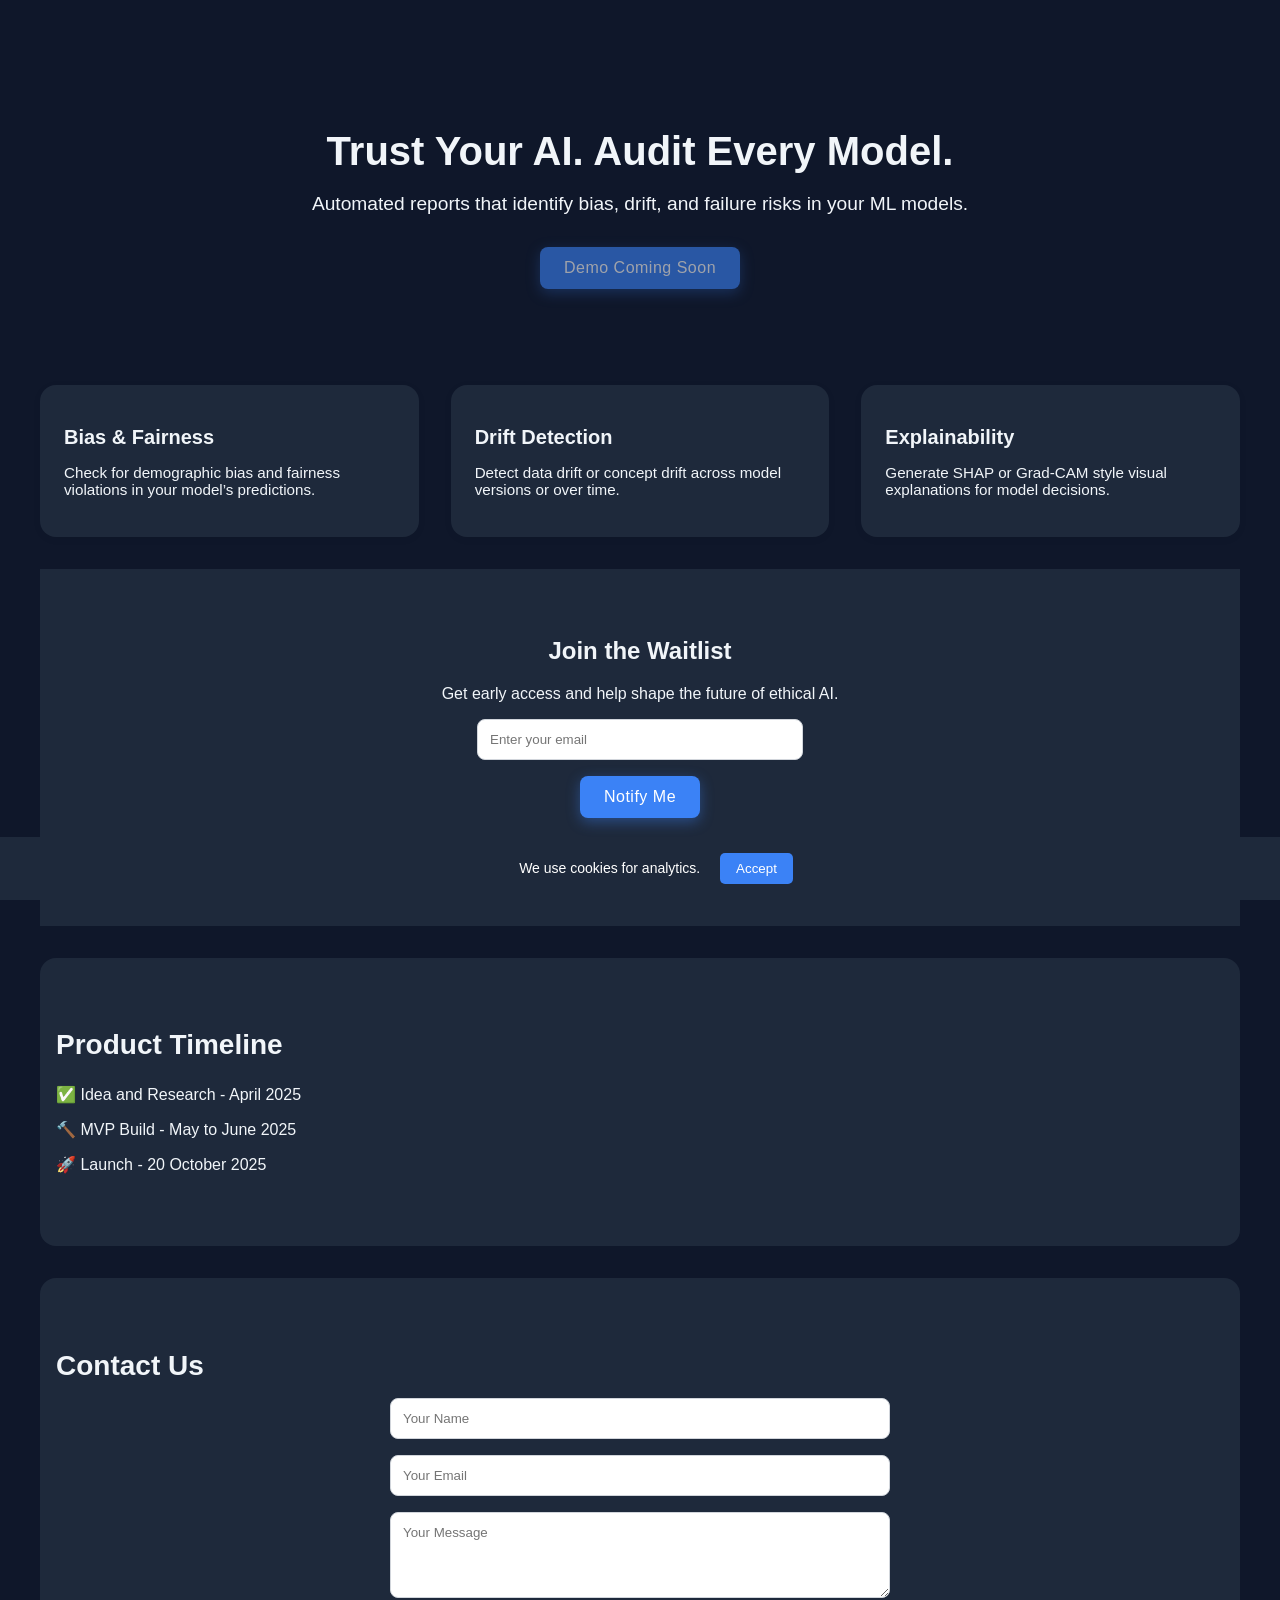
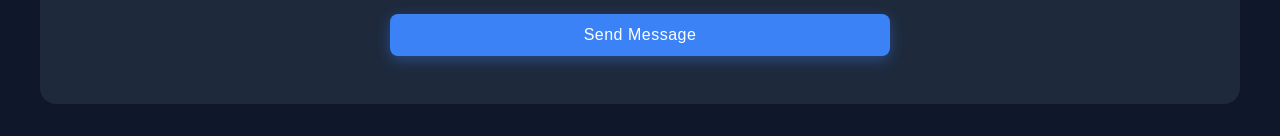
==== index.html @ bc041e72 "Add files via upload" ====
<!DOCTYPE html>
<html lang="en">
  <head>
    <meta charset="UTF-8">
    <meta name="viewport" content="width=device-width, initial-scale=1.0">
    <title>AI Model Audit</title>
    <link rel="stylesheet" href="styles.css">
    <link
    rel="stylesheet"
    href="https://cdnjs.cloudflare.com/ajax/libs/font-awesome/6.5.1/css/all.min.css"
    integrity="sha512-RXf+QSDCUQs6t27c3vU3MQ6K4Jf/Ob1X8vJj2DJzI5vl1nmQjv+5ElV5hNuCz07eAr+6hDgE+zB+YbDWZf+UCw=="
    crossorigin="anonymous"
    referrerpolicy="no-referrer"
  />
<link rel="stylesheet" href="https://cdnjs.cloudflare.com/ajax/libs/font-awesome/6.5.1/css/all.min.css" integrity="sha512-DTOQO9RWCH3ppGqcWaEA1BIZOC6xxalwEsw9c2QQeAIftl+Vegovlnee1c9QX4TctnWMn13TZye+giMm8e2LwA==" crossorigin="anonymous" referrerpolicy="no-referrer" />

  
</head>
<body>
  <div class="container">
    <section class="hero">
      <h1>Trust Your AI. Audit Every Model.</h1>
      <p>Automated reports that identify bias, drift, and failure risks in your ML models.</p>
      <button class="btn" disabled style="opacity: 0.6; cursor: not-allowed; color: white;">Demo Coming Soon</button>
    </section>

    <section class="features">
      <div class="card">
        <h2>Bias & Fairness</h2>
        <p>Check for demographic bias and fairness violations in your model’s predictions.</p>
      </div>
      <div class="card">
        <h2>Drift Detection</h2>
        <p>Detect data drift or concept drift across model versions or over time.</p>
      </div>
      <div class="card">
        <h2>Explainability</h2>
        <p>Generate SHAP or Grad-CAM style visual explanations for model decisions.</p>
      </div>
    </section>

    <section class="waitlist">
      <h2>Join the Waitlist</h2>
      <p>Get early access and help shape the future of ethical AI.</p>
      <form>
        <input type="email" placeholder="Enter your email" required />
        <button class="btn" type="submit">Notify Me</button>
      </form>

    <div class="social-icons">
        <a href="https://github.com/pyr0mind" target="_blank"><i class="fab fa-github"></i></a>
        <a href="https://x.com/pyr0mind" target="_blank"><i class="fab fa-twitter"></i></a>
        <a href="https://www.linkedin.com/company/pyr0mind/posts/?feedView=all" target="_blank"><i class="fab fa-linkedin"></i></a>
      </div>
    </section>
<section class="roadmap">
  <h2>Product Timeline</h2>
  <ul>
    <li>✅ Idea and Research - April 2025</li>
    <li>🔨 MVP Build - May to June 2025</li>
    <li>🚀 Launch - 20 October 2025</li>
  </ul>
</section>

<section class="contact">
  <h2>Contact Us</h2>
  <form>
    <input type="text" placeholder="Your Name" required />
    <input type="email" placeholder="Your Email" required />
    <textarea placeholder="Your Message" rows="4" required></textarea>
    <button class="btn" type="submit">Send Message</button>
  </form>
  
</section>
<script src="myscripts.js"></script>

</body>
</html>
---- styles.css ----
:root {
  --bg: #0F172A;
  --text: #F1F5F9;
  --card-bg: #1E293B;
  --btn-bg: #3B82F6;
}

    body {
  font-family: 'Inter', sans-serif;
      font-family: sans-serif;
      margin: 0;
      padding: 0;
      background-color: var(--bg);
      color: var(--text);
      transition: background-color 0.3s, color 0.3s;
    }

    .container {
      max-width: 1200px;
      margin: 0 auto;
      padding: 2rem;
    }

    .hero {
      text-align: center;
      padding: 4rem 1rem;
      animation: fadeIn 1s ease-in;
    }

    .hero h1 {
      font-size: 2.5rem;
      font-weight: bold;
      margin-bottom: 1rem;
    }

    .hero p {
      font-size: 1.2rem;
      color: inherit;
      margin-bottom: 2rem;
    }

    .btn {
  box-shadow: 0 4px 14px rgba(59, 130, 246, 0.4);
  letter-spacing: 0.5px;
      background-color: var(--btn-bg);
      color: white;
      padding: 0.75rem 1.5rem;
      font-size: 1rem;
      border: none;
      border-radius: 0.5rem;
      cursor: pointer;
      transition: transform 0.2s ease-in-out;
    }

    .btn:hover {
      transform: scale(1.05);
    }

    .features {
      display: grid;
      grid-template-columns: repeat(auto-fit, minmax(250px, 1fr));
      gap: 2rem;
      padding: 2rem 0;
      animation: fadeInUp 1s ease-in;
    }

    .card {
  position: relative;
  overflow: hidden;
  transition: transform 0.3s ease, box-shadow 0.3s ease;
      background: var(--card-bg);
      padding: 1.5rem;
      border-radius: 1rem;
      box-shadow: 0 2px 8px rgba(0, 0, 0, 0.05);
      transition: background 0.3s;
    }

    .card:hover {
  transform: translateY(-5px);
  box-shadow: 0 10px 20px rgba(0,0,0,0.2);
}

.card h2 {
      font-size: 1.25rem;
      margin-bottom: 0.5rem;
    }

    .card p {
      font-size: 0.95rem;
    }

    .waitlist {
      background: var(--card-bg);
      text-align: center;
      padding: 3rem 1rem;
      transition: background 0.3s;
    }

    .waitlist h2 {
      font-size: 1.5rem;
      font-weight: bold;
    }

    .waitlist p {
      margin: 1rem 0;
    }

    .waitlist form {
  display: flex;
  flex-direction: column;
  align-items: center;
  gap: 1rem;
  width: 100%;
  max-width: 400px;
  margin: 0 auto;
  box-sizing: border-box;
}

    .waitlist input {
      padding: 0.75rem;
      width: 100%;
      max-width: 300px;
      border: 1px solid #d1d5db;
      border-radius: 0.5rem;
    }

    .social-icons {
      display: flex;
      justify-content: center;
      gap: 1rem;
      margin-top: 2rem;
      font-size: 1.5rem;
    }

    .social-icons a {
      color: inherit;
      transition: color 0.3s;
    }

    .social-icons a:hover {
      color: var(--btn-bg);
    }

    @keyframes fadeIn {
      from { opacity: 0; transform: translateY(-10px); }
      to { opacity: 1; transform: translateY(0); }
    }

    @keyframes fadeInUp {
      from { opacity: 0; transform: translateY(20px); }
      to { opacity: 1; transform: translateY(0); }
    }
      .about {
      background: var(--card-bg);
      padding: 3rem 1rem;
      border-radius: 1rem;
      margin-top: 2rem;
    }

    .about h2 {
      font-size: 1.75rem;
      margin-bottom: 1rem;
    }

    .about p {
      font-size: 1rem;
      line-height: 1.6;
      margin-bottom: 1rem;
    }

    @media (max-width: 768px) {
  .contact form {
    padding: 0 1rem;
    width: 100%;
  }
  .contact input,
  .contact textarea {
    width: 100%;
    box-sizing: border-box;
  }
      .hero h1 {
        font-size: 2rem;
      }
      .hero p {
        font-size: 1rem;
      }
      .btn {
        font-size: 0.9rem;
        padding: 0.6rem 1.2rem;
      }
      .card h2 {
        font-size: 1.1rem;
      }
      .card p,
      .about p {
        font-size: 0.9rem;
      }
      .waitlist h2,
      .about h2 {
        font-size: 1.3rem;
      }
      .waitlist form {
        width: 100%;
        padding: 0 1rem;
      }
      .waitlist input {
        width: 100%;
        max-width: none;
      }
    }
  .use-cases, .team, .testimonials, .roadmap, .contact {
    background: var(--card-bg);
    padding: 3rem 1rem;
    border-radius: 1rem;
    margin-top: 2rem;
  }

  .use-cases h2,
  .team h2,
  .testimonials h2,
  .roadmap h2,
  .contact h2 {
    font-size: 1.75rem;
    margin-bottom: 1rem;
  }

  .roadmap ul {
    list-style: none;
    padding: 0;
  }
  .roadmap li {
    padding: 0.5rem 0;
  }

  .contact form {
    display: flex;
    flex-direction: column;
    gap: 1rem;
    max-width: 500px;
    margin: 0 auto;
  }
  .contact input,
  .contact textarea {
    padding: 0.75rem;
    border: 1px solid #d1d5db;
    border-radius: 0.5rem;
    font-family: inherit;
  }
  @media (max-width: 1024px) {
    .container {
      padding: 1.5rem;
    }
  }

  @media (max-width: 768px) {
    .features {
      grid-template-columns: 1fr;
    }
    .hero {
      padding: 3rem 1rem;
    }
    .hero h1 {
      font-size: 1.75rem;
    }
    .hero p {
      font-size: 1rem;
    }
    .btn {
      font-size: 0.9rem;
      padding: 0.6rem 1.2rem;
    }
    .waitlist input,
    .contact input,
    .contact textarea {
      font-size: 1rem;
      width: 100%;
    }
    .about p,
    .card p,
    .roadmap li,
    .testimonials p {
      font-size: 0.95rem;
    }
  }
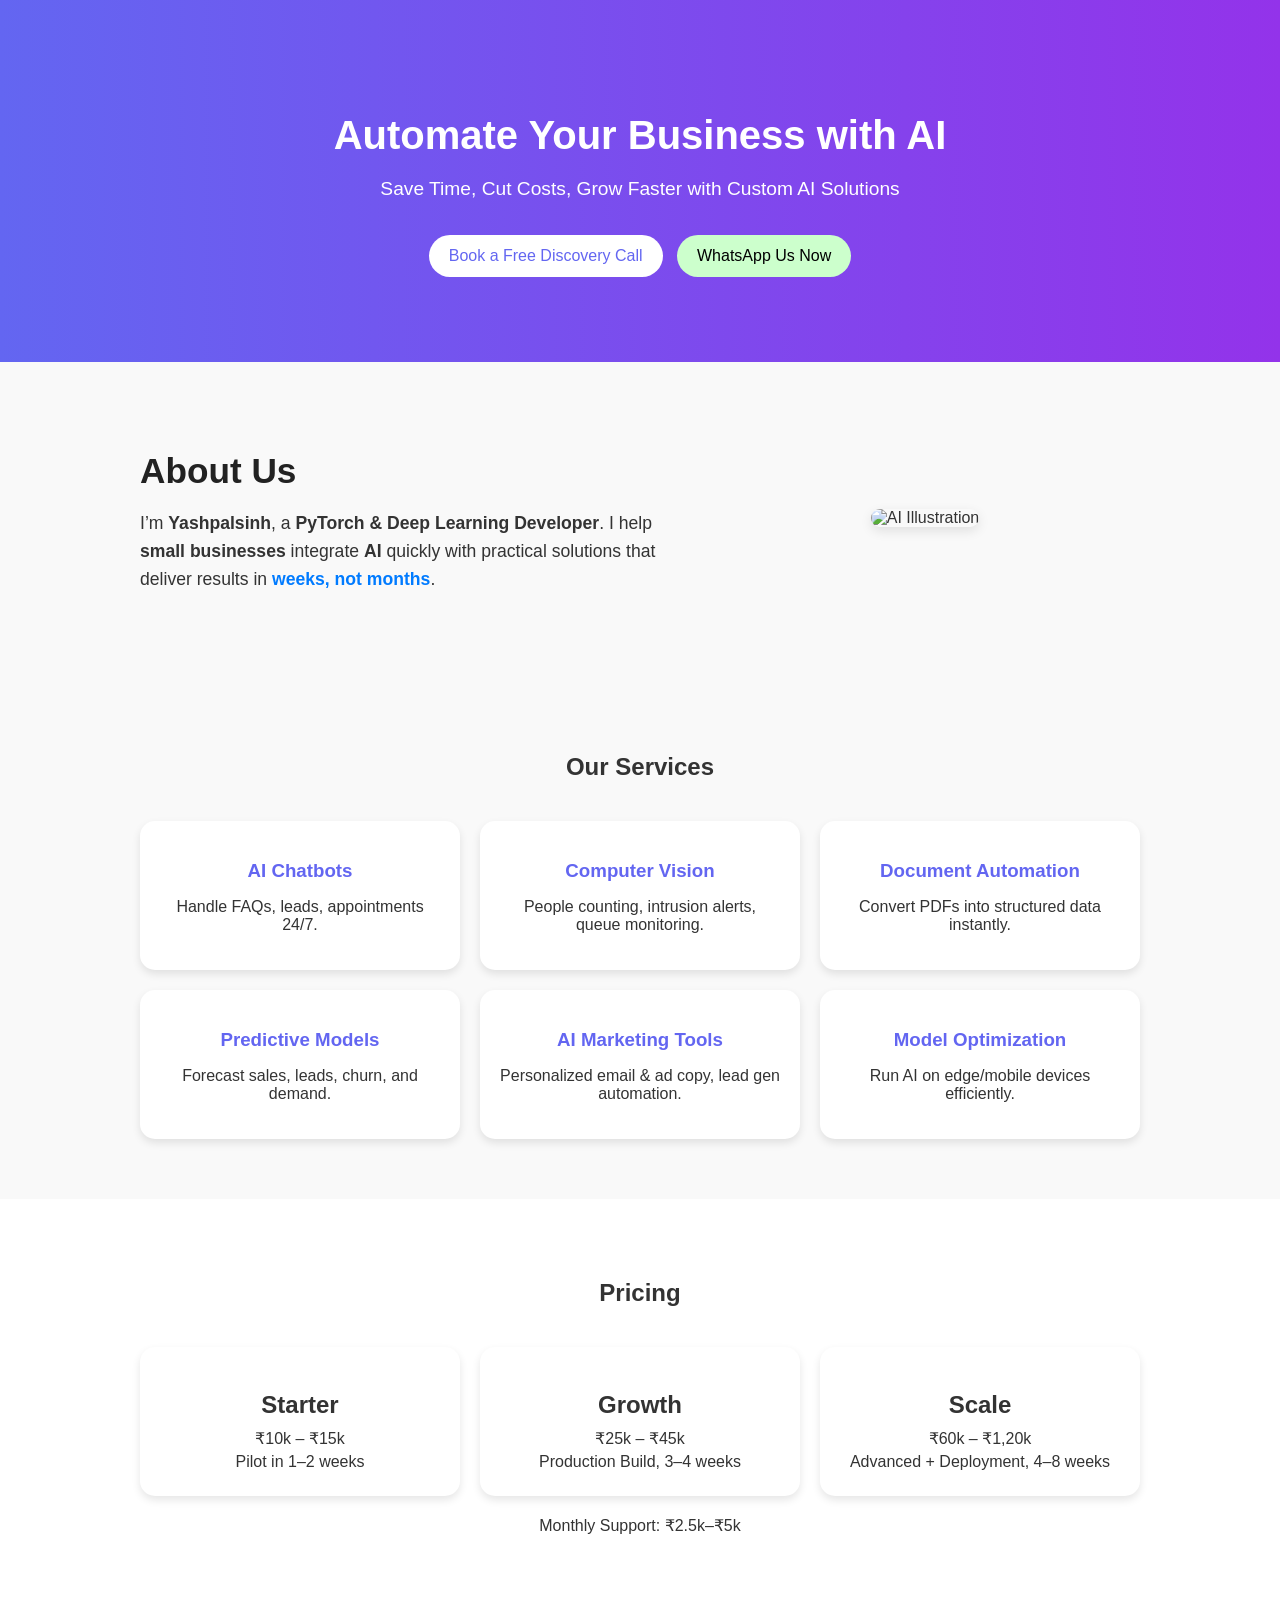
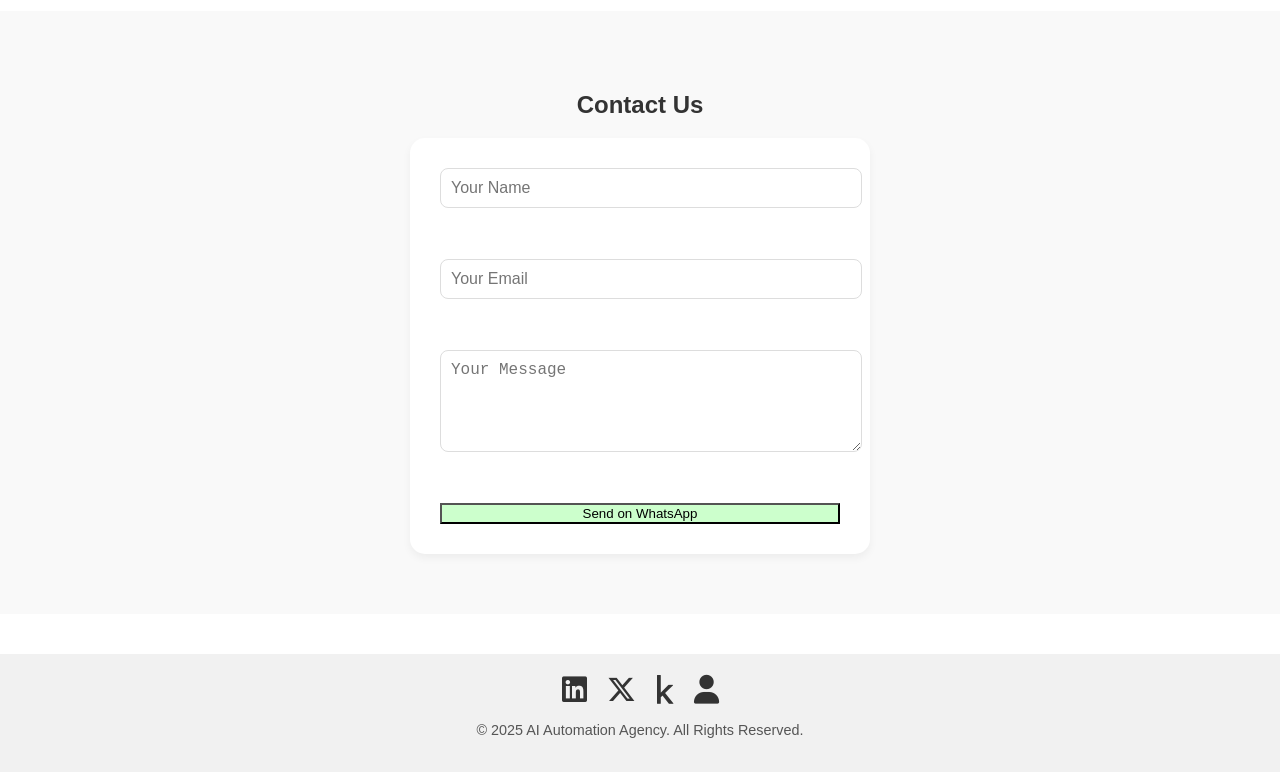
==== commit 049553b6: "new site for" ====
--- a/index.html
+++ b/index.html
@@ -1,80 +1,118 @@
-
-<!DOCTYPE html>
-<html lang="en">
-  <head>
-    <meta charset="UTF-8">
-    <meta name="viewport" content="width=device-width, initial-scale=1.0">
-    <title>AI Model Audit</title>
-    <link rel="stylesheet" href="styles.css">
-    <link
-    rel="stylesheet"
-    href="https://cdnjs.cloudflare.com/ajax/libs/font-awesome/6.5.1/css/all.min.css"
-    integrity="sha512-RXf+QSDCUQs6t27c3vU3MQ6K4Jf/Ob1X8vJj2DJzI5vl1nmQjv+5ElV5hNuCz07eAr+6hDgE+zB+YbDWZf+UCw=="
-    crossorigin="anonymous"
-    referrerpolicy="no-referrer"
-  />
-<link rel="stylesheet" href="https://cdnjs.cloudflare.com/ajax/libs/font-awesome/6.5.1/css/all.min.css" integrity="sha512-DTOQO9RWCH3ppGqcWaEA1BIZOC6xxalwEsw9c2QQeAIftl+Vegovlnee1c9QX4TctnWMn13TZye+giMm8e2LwA==" crossorigin="anonymous" referrerpolicy="no-referrer" />
-
-  
-</head>
-<body>
-  <div class="container">
-    <section class="hero">
-      <h1>Trust Your AI. Audit Every Model.</h1>
-      <p>Automated reports that identify bias, drift, and failure risks in your ML models.</p>
-      <button class="btn" disabled style="opacity: 0.6; cursor: not-allowed; color: white;">Demo Coming Soon</button>
-    </section>
-
-    <section class="features">
-      <div class="card">
-        <h2>Bias & Fairness</h2>
-        <p>Check for demographic bias and fairness violations in your model’s predictions.</p>
-      </div>
-      <div class="card">
-        <h2>Drift Detection</h2>
-        <p>Detect data drift or concept drift across model versions or over time.</p>
-      </div>
-      <div class="card">
-        <h2>Explainability</h2>
-        <p>Generate SHAP or Grad-CAM style visual explanations for model decisions.</p>
-      </div>
-    </section>
-
-    <section class="waitlist">
-      <h2>Join the Waitlist</h2>
-      <p>Get early access and help shape the future of ethical AI.</p>
-      <form>
-        <input type="email" placeholder="Enter your email" required />
-        <button class="btn" type="submit">Notify Me</button>
-      </form>
-
-    <div class="social-icons">
-        <a href="https://github.com/pyr0mind" target="_blank"><i class="fab fa-github"></i></a>
-        <a href="https://x.com/pyr0mind" target="_blank"><i class="fab fa-twitter"></i></a>
-        <a href="https://www.linkedin.com/company/pyr0mind/posts/?feedView=all" target="_blank"><i class="fab fa-linkedin"></i></a>
-      </div>
-    </section>
-<section class="roadmap">
-  <h2>Product Timeline</h2>
-  <ul>
-    <li>✅ Idea and Research - April 2025</li>
-    <li>🔨 MVP Build - May to June 2025</li>
-    <li>🚀 Launch - 20 October 2025</li>
-  </ul>
-</section>
-
-<section class="contact">
-  <h2>Contact Us</h2>
-  <form>
-    <input type="text" placeholder="Your Name" required />
-    <input type="email" placeholder="Your Email" required />
-    <textarea placeholder="Your Message" rows="4" required></textarea>
-    <button class="btn" type="submit">Send Message</button>
-  </form>
-  
-</section>
-<script src="myscripts.js"></script>
-
-</body>
-</html>
-
+<!DOCTYPE html>
+<html lang="en">
+<head>
+  <meta charset="UTF-8">
+  <meta name="viewport" content="width=device-width, initial-scale=1.0">
+  <title>AI Agency Landing Page</title>
+  <!-- Font Awesome for icons -->
+  <link href="https://cdnjs.cloudflare.com/ajax/libs/font-awesome/6.5.0/css/all.min.css" rel="stylesheet">
+  <link rel="stylesheet" href="styles.css">
+</head>
+<body>
+
+  <!-- Hero -->
+  <section class="hero">
+    <h1>Automate Your Business with AI</h1>
+    <p>Save Time, Cut Costs, Grow Faster with Custom AI Solutions</p>
+    <button class="btn btn-primary">Book a Free Discovery Call</button>
+    <button class="btn btn-secondary" onclick="openWhatsApp()">WhatsApp Us Now</button>
+  </section>
+
+  <!-- About -->
+  <section id="about" class="about">
+    <div class="container">
+      <div class="about-content">
+        <div class="about-text">
+          <h2>About Us</h2>
+          <p>
+            I’m <strong>Yashpalsinh</strong>, a <strong>PyTorch & Deep Learning Developer</strong>.
+            I help <strong>small businesses</strong> integrate <strong>AI</strong> quickly with 
+            practical solutions that deliver results in <span class="highlight">weeks, not months</span>.
+          </p>
+        </div>
+        <div class="about-image">
+          <img src="https://cdn-icons-png.flaticon.com/512/4712/4712109.png" alt="AI Illustration">
+        </div>
+      </div>
+    </div>
+  </section>
+
+  <!-- Services -->
+  <section class="services">
+    <h2>Our Services</h2>
+    <div class="service-grid">
+      <div class="service">
+        <h3>AI Chatbots</h3>
+        <p>Handle FAQs, leads, appointments 24/7.</p>
+      </div>
+      <div class="service">
+        <h3>Computer Vision</h3>
+        <p>People counting, intrusion alerts, queue monitoring.</p>
+      </div>
+      <div class="service">
+        <h3>Document Automation</h3>
+        <p>Convert PDFs into structured data instantly.</p>
+      </div>
+      <div class="service">
+        <h3>Predictive Models</h3>
+        <p>Forecast sales, leads, churn, and demand.</p>
+      </div>
+      <div class="service">
+        <h3>AI Marketing Tools</h3>
+        <p>Personalized email & ad copy, lead gen automation.</p>
+      </div>
+      <div class="service">
+        <h3>Model Optimization</h3>
+        <p>Run AI on edge/mobile devices efficiently.</p>
+      </div>
+    </div>
+  </section>
+
+  <!-- Pricing -->
+  <section class="pricing">
+    <h2>Pricing</h2>
+    <div class="pricing-grid">
+      <div class="price-card">
+        <h3>Starter</h3>
+        <p>₹10k – ₹15k</p>
+        <p>Pilot in 1–2 weeks</p>
+      </div>
+      <div class="price-card">
+        <h3>Growth</h3>
+        <p>₹25k – ₹45k</p>
+        <p>Production Build, 3–4 weeks</p>
+      </div>
+      <div class="price-card">
+        <h3>Scale</h3>
+        <p>₹60k – ₹1,20k</p>
+        <p>Advanced + Deployment, 4–8 weeks</p>
+      </div>
+    </div>
+    <p style="margin-top:20px;">Monthly Support: ₹2.5k–₹5k</p>
+  </section>
+
+  <!-- Contact Section -->
+  <section class="contact">
+    <h2>Contact Us</h2>
+    <form onsubmit="sendToWhatsApp(event)">
+      <input type="text" id="name" placeholder="Your Name" required><br><br>
+      <input type="email" id="email" placeholder="Your Email" required><br><br>
+      <textarea id="message" placeholder="Your Message" required></textarea><br><br>
+      <button type="submit" class="btn btn-secondary">Send on WhatsApp</button>
+    </form>
+  </section>
+
+  <!-- Footer -->
+  <footer>  
+    <div class="social-links"> 
+      <a href="https://linkedin.com/in/YOUR-LINKEDIN" target="_blank"><i class="fa-brands fa-linkedin"></i></a> 
+      <a href="https://x.com/YOUR-HANDLE" target="_blank"><i class="fa-brands fa-x-twitter"></i></a> 
+      <a href="https://www.kaggle.com/YOUR-KAGGLE" target="_blank"><i class="fa-brands fa-kaggle"></i></a>
+      <a href="https://linkedin.com/in/YOUR-PERSONAL-LINKEDIN" target="_blank"><i class="fas fa-user"></i></a> 
+    </div>
+    <p>© 2025 AI Automation Agency. All Rights Reserved.</p>
+  </footer>
+
+  <script src="script.js"></script>
+</body>
+</html>
--- a/styles.css
+++ b/styles.css
@@ -1,284 +1,253 @@
-    :root {
-  --bg: #0F172A;
-  --text: #F1F5F9;
-  --card-bg: #1E293B;
-  --btn-bg: #3B82F6;
-}
-
-    body {
-  font-family: 'Inter', sans-serif;
-      font-family: sans-serif;
-      margin: 0;
-      padding: 0;
-      background-color: var(--bg);
-      color: var(--text);
-      transition: background-color 0.3s, color 0.3s;
-    }
-
-    .container {
-      max-width: 1200px;
-      margin: 0 auto;
-      padding: 2rem;
-    }
-
-    .hero {
-      text-align: center;
-      padding: 4rem 1rem;
-      animation: fadeIn 1s ease-in;
-    }
-
-    .hero h1 {
-      font-size: 2.5rem;
-      font-weight: bold;
-      margin-bottom: 1rem;
-    }
-
-    .hero p {
-      font-size: 1.2rem;
-      color: inherit;
-      margin-bottom: 2rem;
-    }
-
-    .btn {
-  box-shadow: 0 4px 14px rgba(59, 130, 246, 0.4);
-  letter-spacing: 0.5px;
-      background-color: var(--btn-bg);
-      color: white;
-      padding: 0.75rem 1.5rem;
-      font-size: 1rem;
-      border: none;
-      border-radius: 0.5rem;
-      cursor: pointer;
-      transition: transform 0.2s ease-in-out;
-    }
-
-    .btn:hover {
-      transform: scale(1.05);
-    }
-
-    .features {
-      display: grid;
-      grid-template-columns: repeat(auto-fit, minmax(250px, 1fr));
-      gap: 2rem;
-      padding: 2rem 0;
-      animation: fadeInUp 1s ease-in;
-    }
-
-    .card {
-  position: relative;
-  overflow: hidden;
-  transition: transform 0.3s ease, box-shadow 0.3s ease;
-      background: var(--card-bg);
-      padding: 1.5rem;
-      border-radius: 1rem;
-      box-shadow: 0 2px 8px rgba(0, 0, 0, 0.05);
-      transition: background 0.3s;
-    }
-
-    .card:hover {
-  transform: translateY(-5px);
-  box-shadow: 0 10px 20px rgba(0,0,0,0.2);
-}
-
-.card h2 {
-      font-size: 1.25rem;
-      margin-bottom: 0.5rem;
-    }
-
-    .card p {
-      font-size: 0.95rem;
-    }
-
-    .waitlist {
-      background: var(--card-bg);
-      text-align: center;
-      padding: 3rem 1rem;
-      transition: background 0.3s;
-    }
-
-    .waitlist h2 {
-      font-size: 1.5rem;
-      font-weight: bold;
-    }
-
-    .waitlist p {
-      margin: 1rem 0;
-    }
-
-    .waitlist form {
-  display: flex;
-  flex-direction: column;
-  align-items: center;
-  gap: 1rem;
-  width: 100%;
-  max-width: 400px;
-  margin: 0 auto;
-  box-sizing: border-box;
-}
-
-    .waitlist input {
-      padding: 0.75rem;
-      width: 100%;
-      max-width: 300px;
-      border: 1px solid #d1d5db;
-      border-radius: 0.5rem;
-    }
-
-    .social-icons {
-      display: flex;
-      justify-content: center;
-      gap: 1rem;
-      margin-top: 2rem;
-      font-size: 1.5rem;
-    }
-
-    .social-icons a {
-      color: inherit;
-      transition: color 0.3s;
-    }
-
-    .social-icons a:hover {
-      color: var(--btn-bg);
-    }
-
-    @keyframes fadeIn {
-      from { opacity: 0; transform: translateY(-10px); }
-      to { opacity: 1; transform: translateY(0); }
-    }
-
-    @keyframes fadeInUp {
-      from { opacity: 0; transform: translateY(20px); }
-      to { opacity: 1; transform: translateY(0); }
-    }
-      .about {
-      background: var(--card-bg);
-      padding: 3rem 1rem;
-      border-radius: 1rem;
-      margin-top: 2rem;
-    }
-
-    .about h2 {
-      font-size: 1.75rem;
-      margin-bottom: 1rem;
-    }
-
-    .about p {
-      font-size: 1rem;
-      line-height: 1.6;
-      margin-bottom: 1rem;
-    }
-
-    @media (max-width: 768px) {
-  .contact form {
-    padding: 0 1rem;
-    width: 100%;
-  }
-  .contact input,
-  .contact textarea {
-    width: 100%;
-    box-sizing: border-box;
-  }
-      .hero h1 {
-        font-size: 2rem;
-      }
-      .hero p {
-        font-size: 1rem;
-      }
-      .btn {
-        font-size: 0.9rem;
-        padding: 0.6rem 1.2rem;
-      }
-      .card h2 {
-        font-size: 1.1rem;
-      }
-      .card p,
-      .about p {
-        font-size: 0.9rem;
-      }
-      .waitlist h2,
-      .about h2 {
-        font-size: 1.3rem;
-      }
-      .waitlist form {
-        width: 100%;
-        padding: 0 1rem;
-      }
-      .waitlist input {
-        width: 100%;
-        max-width: none;
-      }
-    }
-  .use-cases, .team, .testimonials, .roadmap, .contact {
-    background: var(--card-bg);
-    padding: 3rem 1rem;
-    border-radius: 1rem;
-    margin-top: 2rem;
-  }
-
-  .use-cases h2,
-  .team h2,
-  .testimonials h2,
-  .roadmap h2,
-  .contact h2 {
-    font-size: 1.75rem;
-    margin-bottom: 1rem;
-  }
-
-  .roadmap ul {
-    list-style: none;
-    padding: 0;
-  }
-  .roadmap li {
-    padding: 0.5rem 0;
-  }
-
-  .contact form {
-    display: flex;
-    flex-direction: column;
-    gap: 1rem;
-    max-width: 500px;
-    margin: 0 auto;
-  }
-  .contact input,
-  .contact textarea {
-    padding: 0.75rem;
-    border: 1px solid #d1d5db;
-    border-radius: 0.5rem;
-    font-family: inherit;
-  }
-  @media (max-width: 1024px) {
-    .container {
-      padding: 1.5rem;
-    }
-  }
-
-  @media (max-width: 768px) {
-    .features {
-      grid-template-columns: 1fr;
-    }
-    .hero {
-      padding: 3rem 1rem;
-    }
-    .hero h1 {
-      font-size: 1.75rem;
-    }
-    .hero p {
-      font-size: 1rem;
-    }
-    .btn {
-      font-size: 0.9rem;
-      padding: 0.6rem 1.2rem;
-    }
-    .waitlist input,
-    .contact input,
-    .contact textarea {
-      font-size: 1rem;
-      width: 100%;
-    }
-    .about p,
-    .card p,
-    .roadmap li,
-    .testimonials p {
-      font-size: 0.95rem;
-    }
-  }+body {
+  margin: 0;
+  font-family: Arial, sans-serif;
+  color: #333;
+}
+
+/* Hero Section */
+.hero {
+  text-align: center;
+  padding: 80px 20px;
+  background: linear-gradient(to right, #6366f1, #9333ea);
+  color: white;
+}
+.hero h1 {
+  font-size: 2.5rem;
+  margin-bottom: 20px;
+}
+.hero p {
+  font-size: 1.2rem;
+  margin-bottom: 30px;
+}
+.hero .btn {
+  padding: 12px 20px;
+  border: none;
+  border-radius: 25px;
+  font-size: 1rem;
+  margin: 5px;
+  cursor: pointer;
+}
+.btn-primary {
+  background: white;
+  color: #6366f1;
+}
+.btn-primary:hover {
+  background: #e0e7ff;
+}
+.btn-secondary {
+  background: #CCFFCC;
+  color: black;
+}
+.btn-secondary:hover {
+  background: #e0e7ff;
+}
+
+/* About Section */
+.about {
+  padding: 60px 20px;
+  background: #f9f9f9;
+}
+.about-content {
+  display: flex;
+  flex-wrap: wrap;
+  align-items: center;
+  justify-content: center;
+  max-width: 1000px;
+  margin: auto;
+  gap: 40px;
+}
+.about-text {
+  flex: 1 1 400px;
+}
+.about-text h2 {
+  font-size: 2.2rem;
+  margin-bottom: 15px;
+  color: #222;
+}
+.about-text p {
+  font-size: 1.1rem;
+  line-height: 1.6;
+  margin-bottom: 20px;
+}
+.about-text .highlight {
+  color: #007bff;
+  font-weight: bold;
+}
+.about-image {
+  flex: 1 1 300px;
+  text-align: center;
+}
+.about-image img {
+  width: 100%;
+  max-width: 250px;
+  border-radius: 15px;
+  box-shadow: 0 4px 12px rgba(0,0,0,0.1);
+}
+
+/* Services */
+.services {
+  background: #f9f9f9;
+  padding: 60px 20px;
+  text-align: center;
+}
+.services h2 {
+  margin-bottom: 40px;
+}
+.service-grid {
+  display: grid;
+  grid-template-columns: repeat(auto-fit, minmax(250px, 1fr));
+  gap: 20px;
+  max-width: 1000px;
+  margin: 0 auto;
+}
+.service {
+  background: white;
+  padding: 20px;
+  border-radius: 15px;
+  box-shadow: 0 4px 8px rgba(0,0,0,0.1);
+}
+.service h3 {
+  margin-bottom: 10px;
+  color: #6366f1;
+}
+
+/* Pricing */
+.pricing {
+  padding: 60px 20px;
+  text-align: center;
+}
+.pricing h2 {
+  margin-bottom: 40px;
+}
+.pricing-grid {
+  display: grid;
+  grid-template-columns: repeat(auto-fit, minmax(250px, 1fr));
+  gap: 20px;
+  max-width: 1000px;
+  margin: 0 auto;
+}
+.price-card {
+  background: white;
+  border-radius: 15px;
+  box-shadow: 0 4px 8px rgba(0,0,0,0.1);
+  padding: 20px;
+}
+.price-card h3 {
+  font-size: 1.5rem;
+  margin-bottom: 10px;
+}
+.price-card p {
+  margin: 5px 0;
+}
+.price-card .btn {
+  margin-top: 15px;
+  background: #6366f1;
+  color: white;
+}
+
+/* Contact Section */
+.contact {
+  padding: 60px 20px;
+  background: #f9f9f9;
+  text-align: center;
+}
+.contact form {
+  max-width: 400px;
+  margin: 0 auto;
+  background: white;
+  border-radius: 15px;
+  box-shadow: 0 4px 8px rgba(0,0,0,0.05);
+  padding: 30px;
+  display: flex;
+  flex-direction: column;
+}
+.contact input,
+.contact textarea {
+  width: 100%;
+  padding: 10px;
+  margin-bottom: 15px;
+  border: 1px solid #ddd;
+  border-radius: 8px;
+  font-size: 1rem;
+  resize: vertical;
+}
+.contact textarea {
+  min-height: 80px;
+}
+.contact button {
+  width: 100%;
+}
+
+/* Footer */
+footer {
+  text-align: center;
+  padding: 20px;
+  background: #f1f1f1;
+  margin-top: 40px;
+}
+.social-links {
+  display: flex;
+  justify-content: center;
+  align-items: center;
+  flex-wrap: wrap;
+  gap: 20px;
+  margin-bottom: 10px;
+}
+.social-links a {
+  font-size: 1.8rem;
+  color: #333;
+  transition: color 0.3s ease, transform 0.3s ease;
+}
+.social-links a:hover {
+  color: #6366f1;
+  transform: scale(1.2);
+}
+footer p {
+  font-size: 0.9rem;
+  color: #555;
+}
+
+/* Responsive Media Queries */
+@media (max-width: 768px) {
+  .hero h1 {
+    font-size: 2rem;
+  }
+  .hero p {
+    font-size: 1rem;
+  }
+  .about-text h2 {
+    font-size: 1.8rem;
+  }
+  .about-text p {
+    font-size: 1rem;
+  }
+}
+
+@media (max-width: 480px) {
+  .hero {
+    padding: 60px 15px;
+  }
+  .hero h1 {
+    font-size: 1.8rem;
+  }
+  .hero p {
+    font-size: 0.95rem;
+  }
+  .hero .btn {
+    display: block;
+    width: 100%;
+    margin: 10px 0;
+  }
+  .about-content {
+    gap: 20px;
+  }
+  .about-image img {
+    max-width: 200px;
+  }
+  .social-links a {
+    font-size: 1.5rem;
+  }
+  footer p {
+    font-size: 0.8rem;
+  }
+}
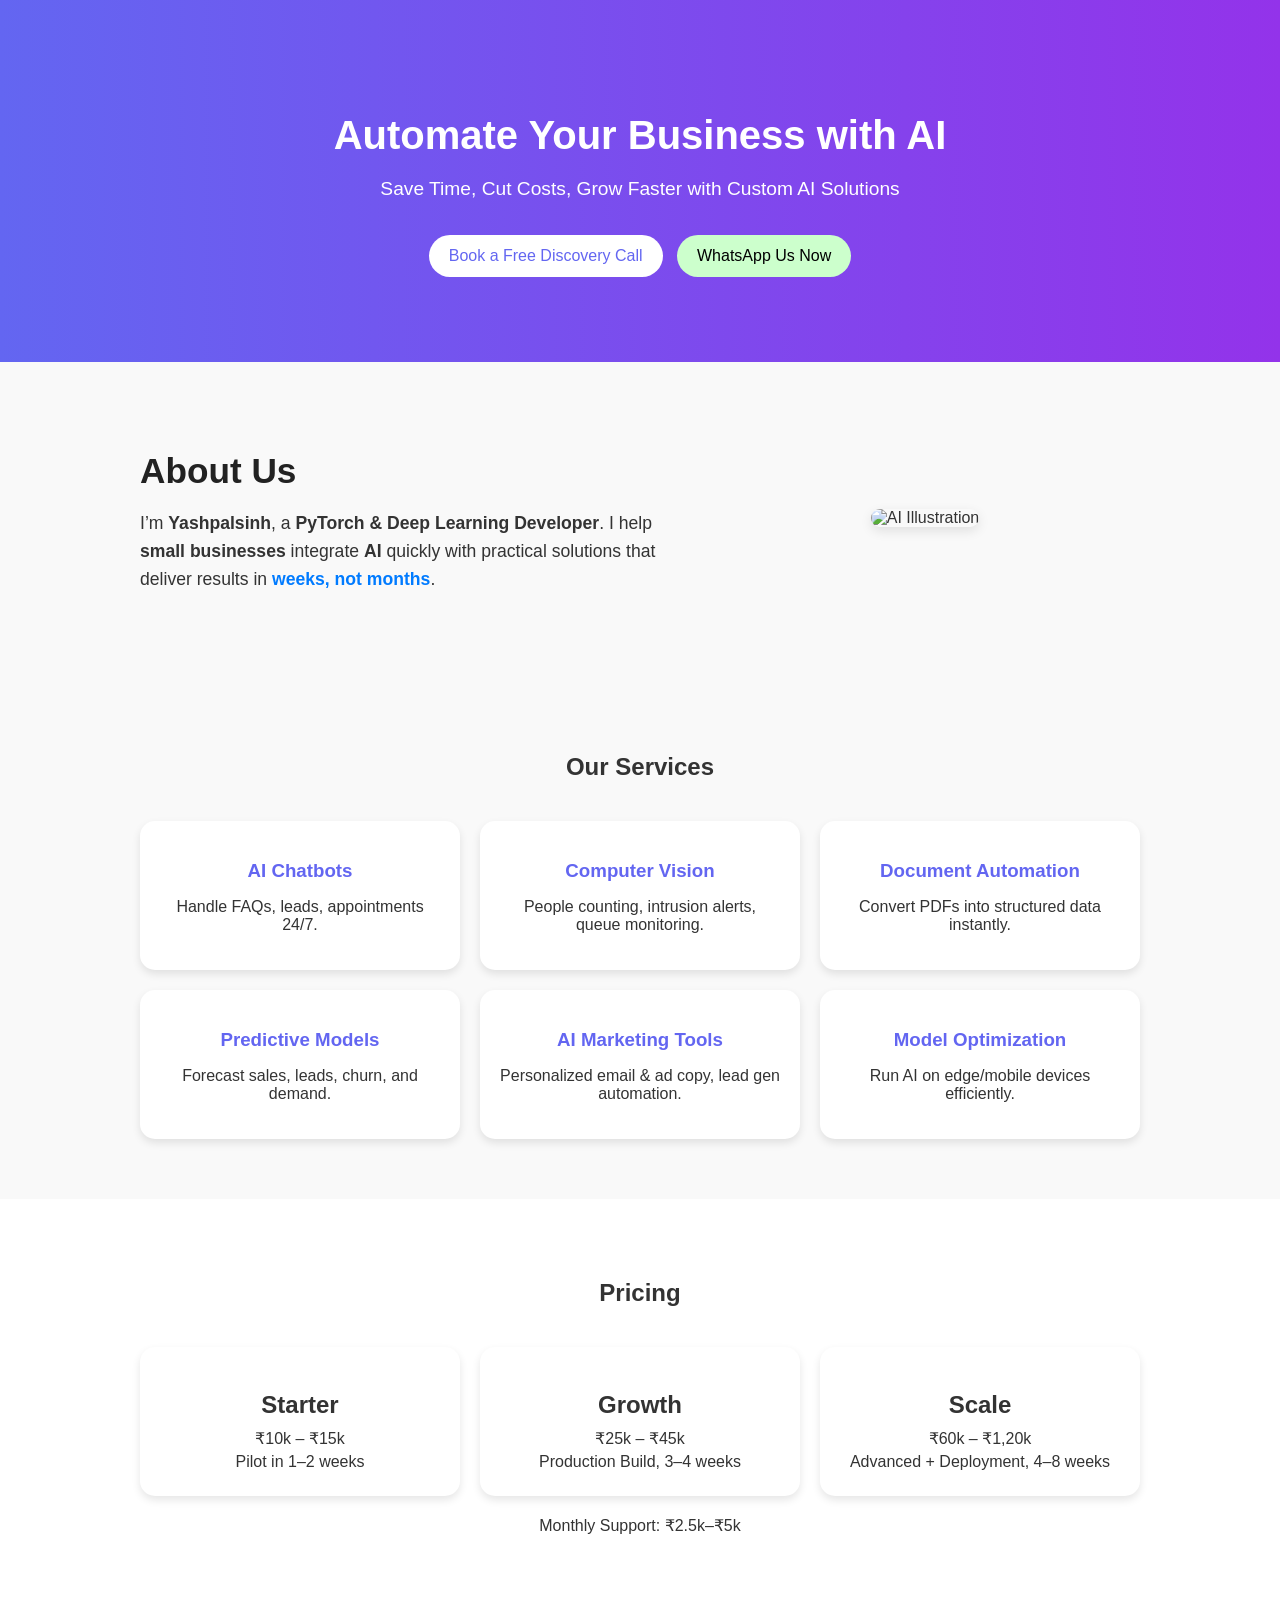
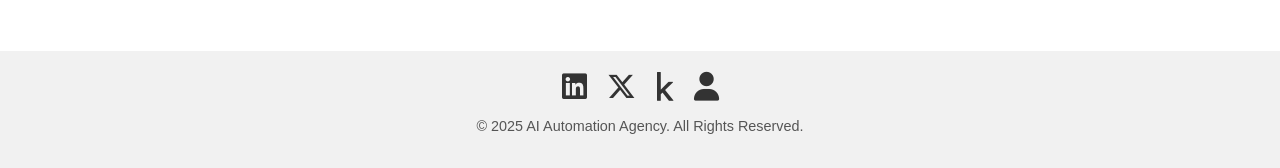
==== commit 763e4693: "Update index.html infromation update" ====
--- a/index.html
+++ b/index.html
@@ -3,7 +3,7 @@
 <head>
   <meta charset="UTF-8">
   <meta name="viewport" content="width=device-width, initial-scale=1.0">
-  <title>AI Agency Landing Page</title>
+  <title>pyr0mind Technology </title>
   <!-- Font Awesome for icons -->
   <link href="https://cdnjs.cloudflare.com/ajax/libs/font-awesome/6.5.0/css/all.min.css" rel="stylesheet">
   <link rel="stylesheet" href="styles.css">
@@ -92,7 +92,7 @@
   </section>
 
   <!-- Contact Section -->
-  <section class="contact">
+<!--   <section class="contact">
     <h2>Contact Us</h2>
     <form onsubmit="sendToWhatsApp(event)">
       <input type="text" id="name" placeholder="Your Name" required><br><br>
@@ -100,19 +100,19 @@
       <textarea id="message" placeholder="Your Message" required></textarea><br><br>
       <button type="submit" class="btn btn-secondary">Send on WhatsApp</button>
     </form>
-  </section>
+  </section> -->
 
   <!-- Footer -->
   <footer>  
     <div class="social-links"> 
-      <a href="https://linkedin.com/in/YOUR-LINKEDIN" target="_blank"><i class="fa-brands fa-linkedin"></i></a> 
-      <a href="https://x.com/YOUR-HANDLE" target="_blank"><i class="fa-brands fa-x-twitter"></i></a> 
-      <a href="https://www.kaggle.com/YOUR-KAGGLE" target="_blank"><i class="fa-brands fa-kaggle"></i></a>
-      <a href="https://linkedin.com/in/YOUR-PERSONAL-LINKEDIN" target="_blank"><i class="fas fa-user"></i></a> 
+      <a href="https://www.linkedin.com/company/pyr0mind/posts/?feedView=all" target="_blank"><i class="fa-brands fa-linkedin"></i></a> 
+      <a href="https://x.com/Yashpalsinh_0" target="_blank"><i class="fa-brands fa-x-twitter"></i></a> 
+      <a href="https://www.kaggle.com/yashpalthakor" target="_blank"><i class="fa-brands fa-kaggle"></i></a>
+      <a href="https://www.linkedin.com/in/yashpalsinh-thakor-279129215/" target="_blank"><i class="fas fa-user"></i></a> 
     </div>
     <p>© 2025 AI Automation Agency. All Rights Reserved.</p>
   </footer>
 
   <script src="script.js"></script>
 </body>
-</html>+</html>
